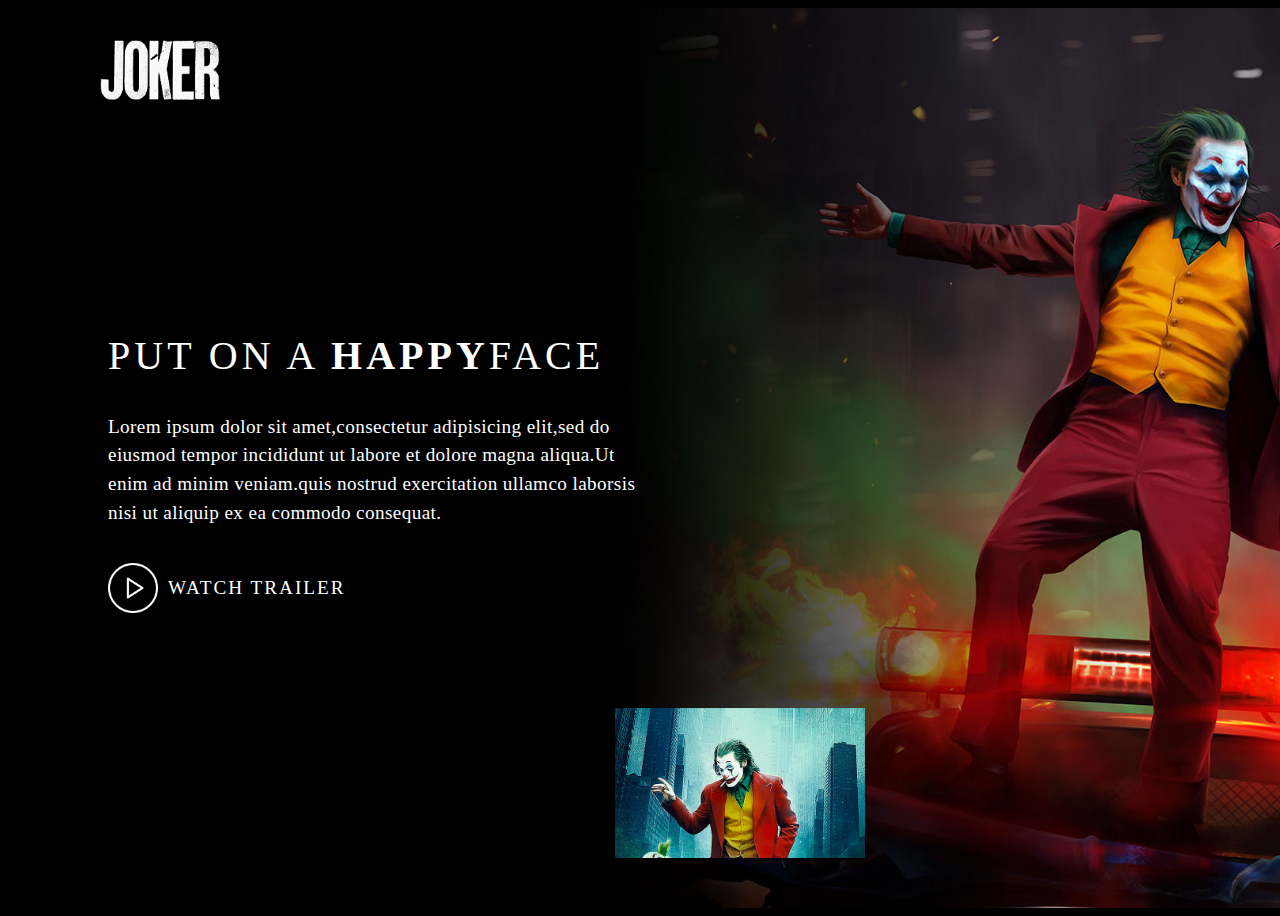
==== competition.html @ 722b6e75 "First commit" ====
<!DOCTYPE html>
<html lang="en">
<head>
    <meta name="viewport" content="width=device-width,initial-scale=1.0">
    <meta charset="UTF-8">
    <title>Entertainment Website</title>
    <link rel="stylesheet" href="styles.css">
    </head>
    <body>
        <header>
            <a href="#" class="logo"><img src="logo.png"></a>
            <div class="toggle"><img src="toggle.png"></div>
        </header>
       <div class="banner">
           <div class="content">
               <h2>Put on a <span>Happy</span>face</h2>
               <p>Lorem ipsum dolor sit amet,consectetur adipisicing elit,sed do eiusmod tempor incididunt ut labore et dolore magna aliqua.Ut enim ad minim veniam.quis nostrud exercitation ullamco laborsis nisi ut aliquip ex ea commodo consequat.</p>
               <a href="#" class="play" onclick="toggle();"><img src="play.png">Watch Trailer</a>
               <div class="slide"></div>
               <ul class="sci">
                   <li><a href="#"><img src="facebook.png"></a></li>
                   <li><a href="#"><img src="twitter.png"></a></li>
                   <li><a href="#"><img src="instagram.png"></a></li>
               </ul>
           </div>
        </div> 
      <div class="trailer">
          <video src="trailer.mp4" controls="true"></video>
          <img src="close.png" class="close" onclick="toggle();">
        </div>  
     <script type="text/javascript">
         function toggle(){
             var trailer = document.querySelector('.trailer');
             var video = document.querySelector('.video');
             trailer.classList.toggle('active');
             video.currentTime=0;
             video.pause();
         }
         
        </script>   
        
        
        
        
        
    </body>
</html>
---- styles.css ----
@import url('https://fonts.googleapis.com/css?family=Poppins:200,300,400,500,600,700,800,900&display=swap');
.
{
    margin: 0;
    padding: 0;
    box-sizing: border-box;
    font-family: 'Poppins',sans-serif;
}
body{
    background-color: black;
}
header{
    position: absolute;
    top: 0;
    left: 0;
    width: 100%;
    display: flex;
    justify-content: space-between;
    align-items: center;
    padding: 40px 100px;
    z-index: 1000;
}
header .logo{
    max-width: 120px;
}
header .toggle{
    position: absolute;
    top: 50%;
    transform: translateY(-50%);
    right: 40px;
    display: flex;
    justify-content: center;
    align-items: center;
    flex-direction: column;
    max-width: 50px;
    cursor: pointer;
}
header .logo img,
header .toggle img
{
    max-width: 100%;
}
.banner{
    position: relative;
    width: 100%;
    min-height: 100vh;
    padding: 0 100px;
    background: url(bg.jpg);
    background-position: center;
    background-size: cover;
    display: flex;
    justify-content: flex-start;
    align-items: center;
}
.banner .content{
    max-width: 550px;
}
.banner .content h2{
    text-transform: uppercase;
    font-weight: 400;
    font-size: 2.5em;
    letter-spacing: 0.1em;
    color: #fff;
}
.banner .content h2 span{
    font-weight: 800;
}
.banner .content p
{
    font-size: 1.2em;
    font-weight: 300;
    letter-spacing: 0.02em;
    line-height: 1.5em;
    color: #fff;
    margin: 15px 0 35px;
}
.play{
    position: relative;
    display: inline-flex;
    justify-content: flex-start;
    align-items: center;
    color: #fff;
    text-transform: uppercase;
    font-weight: 500;
    text-decoration: none;
    letter-spacing: 2px;
    font-size: 1.2em;
}
.play img
{
    margin-right: 10px;
    max-width: 50px;
}
.sci{
    position: absolute;
    top: 50%;
    transform: translateY(-50%);
    right: 20px;
    display: flex;
    justify-content: center;
    align-items: center;
    flex-direction: column;
}
.sci li
{
    list-style: none;
}
.sci li a
{
    text-decoration: none;
}
.sci li a img
{
    filter: invert(1);
    transform: scale(0.6);
    background-color: #fff;
}
.slide{
    position: absolute;
    bottom: 50px;
    left: calc(50% - 250px/2);
    width: 250px;
    height: 150px;
    background: url(joker.png);
    background-size: cover;
    cursor: pointer;
    animation: animate 25s linear infinite;
}
@keyframes animate
{
    0%.100%
    {
       background-position: top;
    }
    45%,55%
    {
        background-position: bottom;
    
    }
}
.trailer
{
    position: fixed;
    top: 50%;
    left: 50%;
    transform: translate(-50%,-50%);
    z-index: 10000;
    background: rgba(0,0,0,0.95);
    width: 100%;
    height: 100%;
    display: flex;
    justify-content: center;
    align-items: center;
    visibility: hidden;
    opacity: 0;
}
.trailer.active
{
    visibility: visible;
    opacity: 1;
}
.trailer video
{
    max-width: 900px;
    outline: none;
}
.trailer .close
{
    position: absolute;
    top: 30px;
    right: 30px;
    cursor: pointer;
    filter: invert(1);
    max-width: 32px;
}
@media (max-width: 991px)
{
   header {
    padding: 20px 50px;
    }
    header
    {
      padding: 20px 50px;  
    }
    header .logo
    {
        max-width: 80px;
    }
    header .toggle
    {
        max-width: 40px;
    }
    .banner{
        
        padding: 100px 50px;
    }
    .banner .content h2
    {
        font-weight: 400;
        font-size: 2em;
        letter-spacing: 0.05em;
    }
    .banner .content p
    {
        font-size: 1em;
    }
    .slide
    {
        position: relative;
        bottom: initial;
        left: 0;
        width: 2250px;
        height: 150px;
        margin: 20px 0;
    }
    .sci
    {
        position: absolute;
        top: initial;
        right: initial;
        margin-top: 40px;
        transform: translateY(-50%);
        display: flex;
        justify-content: center;
        align-items: center;
        flex-direction: row;
    }
    .sci li
    {
        list-style: none;
        margin: 0 5 px;
    }
    .trailer video
    {
        max-width: 90%;
        outline: none;
    }
}
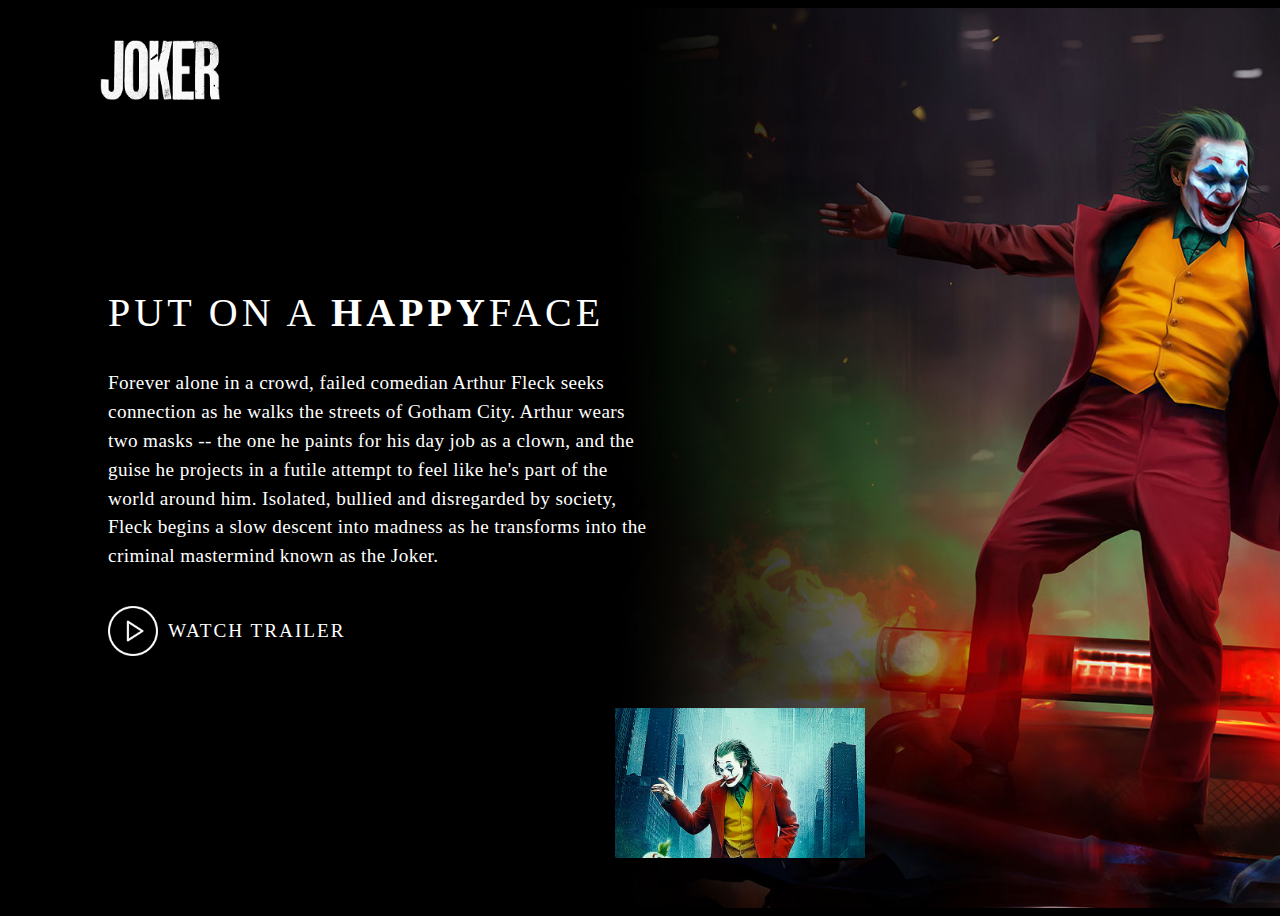
==== commit f1feede5: "sixth commit" ====
--- a/competition.html
+++ b/competition.html
@@ -3,7 +3,7 @@
 <head>
     <meta name="viewport" content="width=device-width,initial-scale=1.0">
     <meta charset="UTF-8">
-    <title>Entertainment Website</title>
+    <title>Movies</title>
     <link rel="stylesheet" href="styles.css">
     </head>
     <body>
@@ -14,7 +14,7 @@
        <div class="banner">
            <div class="content">
                <h2>Put on a <span>Happy</span>face</h2>
-               <p>Lorem ipsum dolor sit amet,consectetur adipisicing elit,sed do eiusmod tempor incididunt ut labore et dolore magna aliqua.Ut enim ad minim veniam.quis nostrud exercitation ullamco laborsis nisi ut aliquip ex ea commodo consequat.</p>
+               <p>Forever alone in a crowd, failed comedian Arthur Fleck seeks connection as he walks the streets of Gotham City. Arthur wears two masks -- the one he paints for his day job as a clown, and the guise he projects in a futile attempt to feel like he's part of the world around him. Isolated, bullied and disregarded by society, Fleck begins a slow descent into madness as he transforms into the criminal mastermind known as the Joker.</p>
                <a href="#" class="play" onclick="toggle();"><img src="play.png">Watch Trailer</a>
                <div class="slide"></div>
                <ul class="sci">
@@ -44,4 +44,4 @@
         
         
     </body>
-</html>+</html>
